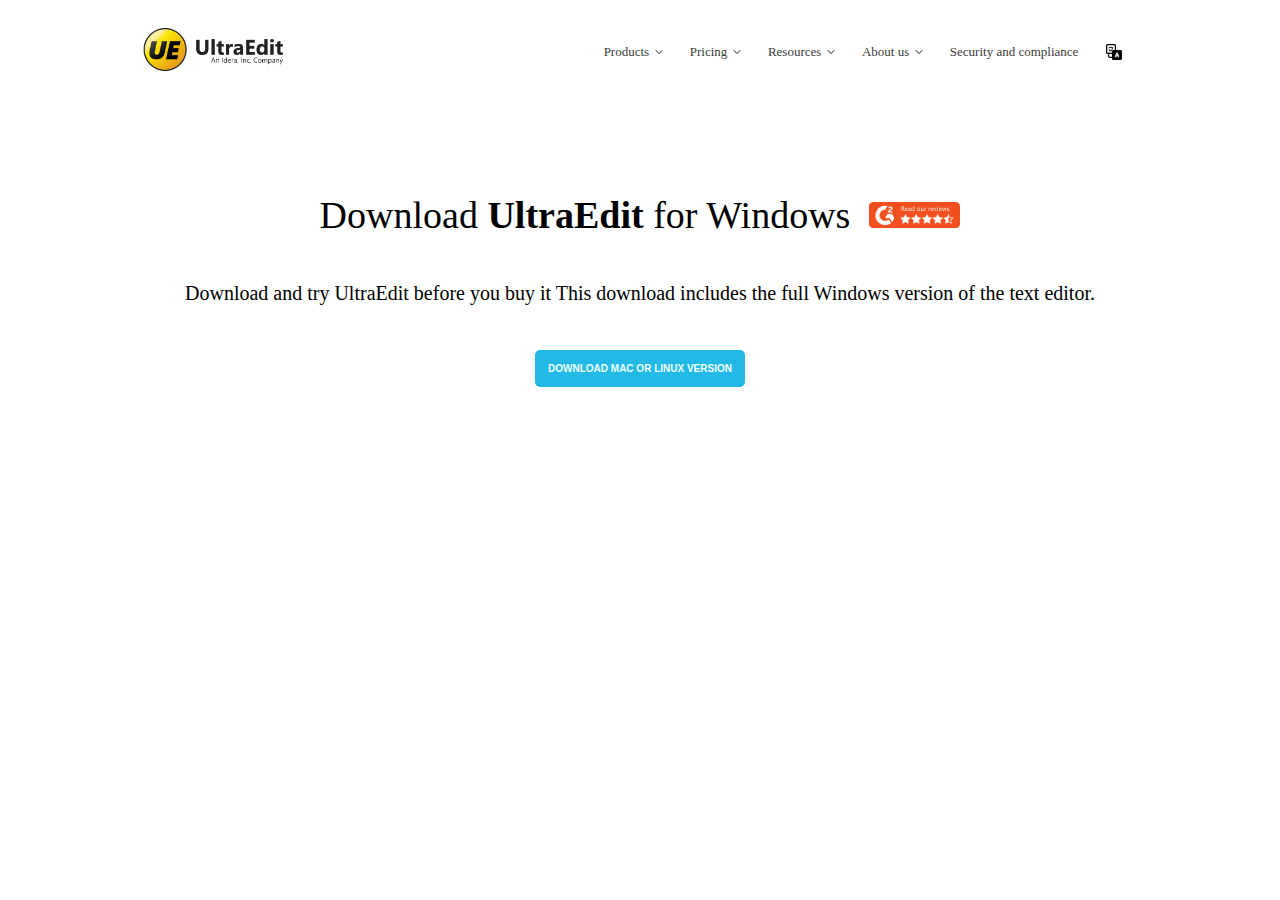
==== excercise5.html @ a22e2317 "excercises" ====
<!DOCTYPE html>
<html lang="en">
<head>
    <meta charset="UTF-8">
    <meta name="viewport" content="width=device-width, initial-scale=1.0">
    <link rel="stylesheet" href="https://cdnjs.cloudflare.com/ajax/libs/font-awesome/4.7.0/css/font-awesome.min.css">
    <link rel="stylesheet" href="excercise5.css">
    <title>Excercise 5</title>
</head>
<body>
    <div class="flex-container">
        <div class="logo">
            <img src="ultraedit-logo.webp" height=45px alt="logo">
        </div>
        <div></div>
        <div class="nav-item"><span>Products</span><img src="down-arrow.png" height="10px"></div>
        <div class="nav-item"><span>Pricing</span> <img src="down-arrow.png" height="10px"></div>
        <div class="nav-item"><span>Resources</span><img src="down-arrow.png" height="10px"></div>
        <div class="nav-item"><span>About us</span><img src="down-arrow.png" height="10px"></div>
        <div class="nav-item"><span>Security and compliance</span></div>
        <div class="nav-item">
            <img src="icons8-translate-60.png" width=20px>
        </div>
    </div>
    <div class="intro-conatiner">
        <div>Download <span>UltraEdit</span> for Windows &nbsp;<img src="Reviews.png" alt="review" height="26px"></div>
        <div>Download and try UltraEdit before you buy it This download includes the full Windows version of the text editor.</div>
        <button>Download mac or linux version</button>
    </div>
</body>
</html>
---- excercise5.css ----
*{
    margin: 0;
    padding: 0;
}

body{
    font-family:'Segoe UI';
}
.flex-container{
    padding: 3vh 0;
    display: flex;
    align-items: center;
    justify-content:center;
    font-size: 13px;
    box-sizing: border-box;
}

div:nth-child(2){
    width:24vw;
}
.logo:hover{
    cursor: pointer;
}
.nav-item{
    color: rgb(59, 59, 59);
    justify-content: center;
    align-items: center;
    display: flex;
    gap: 5px;
    margin: 0 1vw;;
}

div:nth-child(7){
    margin : 0 1vw;
    width:auto;
}

.nav-item:hover {
    cursor: pointer;
}

.intro-conatiner{
    margin: 10vh auto;
    min-width:80vw;
    display: flex;
    flex-direction: column;
    align-items: center;
    gap : 3vh;
}
.intro-conatiner div {
    text-align: center;
    /* border : 2px solid black; */
    width: 80vw;
}
.intro-conatiner div:first-child {
    font-size: 38px;
}
.intro-conatiner div:first-child img {
    cursor: pointer;
}
.intro-conatiner div:first-child span{
    font-weight: 700;
}
.intro-conatiner div:nth-child(2) {
    margin : 2vh 0;
    font-size: 20px;
}
.intro-conatiner button:nth-child(3) {
    text-transform: uppercase;
    font-size: 10px;
    font-weight:800;
    color: azure;
    background-color: rgb(35, 185, 230);
    padding: 13px;
    border-radius: 5px;
    border: none;
    cursor: pointer;
}
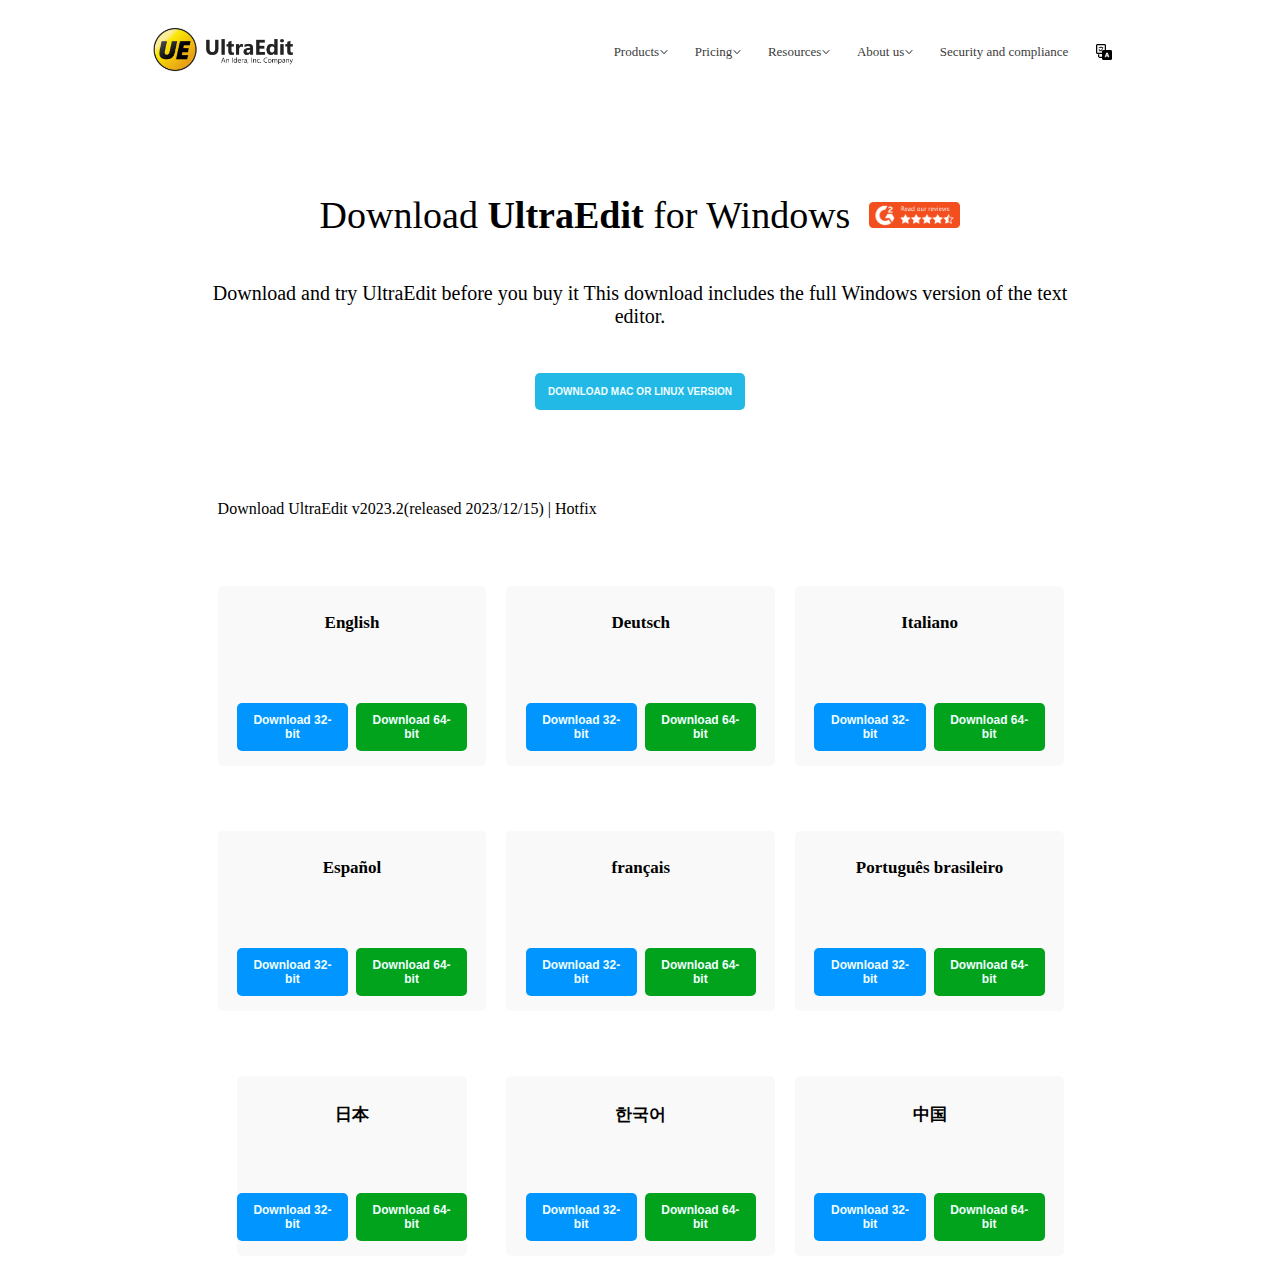
==== commit 304175e4: "Added grid excercise 5" ====
--- a/excercise5.html
+++ b/excercise5.html
@@ -27,5 +27,74 @@
         <div>Download and try UltraEdit before you buy it This download includes the full Windows version of the text editor.</div>
         <button>Download mac or linux version</button>
     </div>
+    <div class="grid-label">
+        <span>Download UltraEdit </span><span>v2023.2(released 2023/12/15) | Hotfix</span>
+    </div>
+    <div class="grid-container">
+        <div class="grid-cell">
+            <div>English</div>
+            <div>
+                <button class="blue">Download 32-bit</button>
+                <button class="green">Download 64-bit</button>
+            </div>
+        </div>
+        <div class="grid-cell">
+            <div>Deutsch</div>
+            <div>
+                <button class="blue">Download 32-bit</button>
+                <button class="green">Download 64-bit</button>
+            </div>
+        </div>
+        <div class="grid-cell">
+            <div>Italiano</div>
+            <div>
+                <button class="blue">Download 32-bit</button>
+                <button class="green">Download 64-bit</button>
+            </div>
+        </div>
+        <div class="grid-cell">
+            <div>Español</div>
+            <div>
+                <button class="blue">Download 32-bit</button>
+                <button class="green">Download 64-bit</button>
+            </div>
+        </div>
+        <div class="grid-cell">
+            <div>français</div>
+            <div>
+                <button class="blue">Download 32-bit</button>
+                <button class="green">Download 64-bit</button>
+            </div>
+        </div>
+        <div class="grid-cell">
+            <div>Português brasileiro</div>
+            <div>
+                <button class="blue">Download 32-bit</button>
+                <button class="green">Download 64-bit</button>
+            </div>
+        </div>
+        <div class="grid-cell">
+            <div>日本</div>
+            <div>
+                <button class="blue">Download 32-bit</button>
+                <button class="green">Download 64-bit</button>
+            </div>
+        </div>
+        <div class="grid-cell">
+            <div>한국어</div>
+            <div>
+                <button class="blue">Download 32-bit</button>
+                <button class="green">Download 64-bit</button>
+            </div>
+        </div>
+        <div class="grid-cell">
+            <div>中国</div>
+            <div>
+                <button class="blue">Download 32-bit</button>
+                <button class="green">Download 64-bit</button>
+            </div>
+        </div>
+
+    </div>
 </body>
 </html>--- a/excercise5.css
+++ b/excercise5.css
@@ -1,10 +1,11 @@
+
 *{
     margin: 0;
     padding: 0;
 }
 
 body{
-    font-family:'Segoe UI';
+    font-family:'Segoe UI', Verdana;
 }
 .flex-container{
     padding: 3vh 0;
@@ -15,7 +16,7 @@
     box-sizing: border-box;
 }
 
-div:nth-child(2){
+.flex-container div:nth-child(2){
     width:24vw;
 }
 .logo:hover{
@@ -26,7 +27,7 @@
     justify-content: center;
     align-items: center;
     display: flex;
-    gap: 5px;
+    /* gap: 5px; */
     margin: 0 1vw;;
 }
 
@@ -41,7 +42,7 @@
 
 .intro-conatiner{
     margin: 10vh auto;
-    min-width:80vw;
+    min-width:70vw;
     display: flex;
     flex-direction: column;
     align-items: center;
@@ -50,7 +51,7 @@
 .intro-conatiner div {
     text-align: center;
     /* border : 2px solid black; */
-    width: 80vw;
+    width: 70vw;
 }
 .intro-conatiner div:first-child {
     font-size: 38px;
@@ -75,4 +76,63 @@
     border-radius: 5px;
     border: none;
     cursor: pointer;
+}
+.grid-container{
+    box-sizing: border-box;
+    display: grid;
+    width: 71vw;
+    min-height: 70vh;
+    grid-template-columns: 21vw 21vw 21vw;
+    grid-template-rows: 25vh 25vh 25vh;
+    margin : auto;
+    padding: 0 2.5vw;
+    justify-items: center;
+    align-items: center;
+    gap: 20px;
+}
+
+.grid-cell{
+    width : 21vw;
+    box-sizing: border-box;
+    height: 20vh;
+    background-color: rgba(249, 249, 249, 0.958);
+    border-radius: 5px;
+}
+.grid-cell div:first-child {
+    height: 10vh;
+    margin:auto;
+    text-align: center;
+    padding-top: 3vh;
+    font-size: 17px;
+    font-weight: bolder;
+}
+.grid-cell div:nth-child(2) {
+    margin: auto;
+    width:18vw;
+    display: flex;
+    justify-content: center;
+    gap: 8px;
+}
+
+.grid-cell div:nth-child(2) button{
+    padding: 10px 15px;
+    color: azure;
+    font-weight: 700;
+    border: none;
+    border-radius: 5px;
+    font-size: 12px;
+}
+
+.blue{
+    background-color: rgb(0, 149, 255);
+}
+.green{
+    background-color: rgb(0, 163, 27);
+}
+
+.grid-label{
+    margin: auto;
+    width:70vw;
+    padding-left: 4vw;
+    margin-bottom: 5vh;
 }